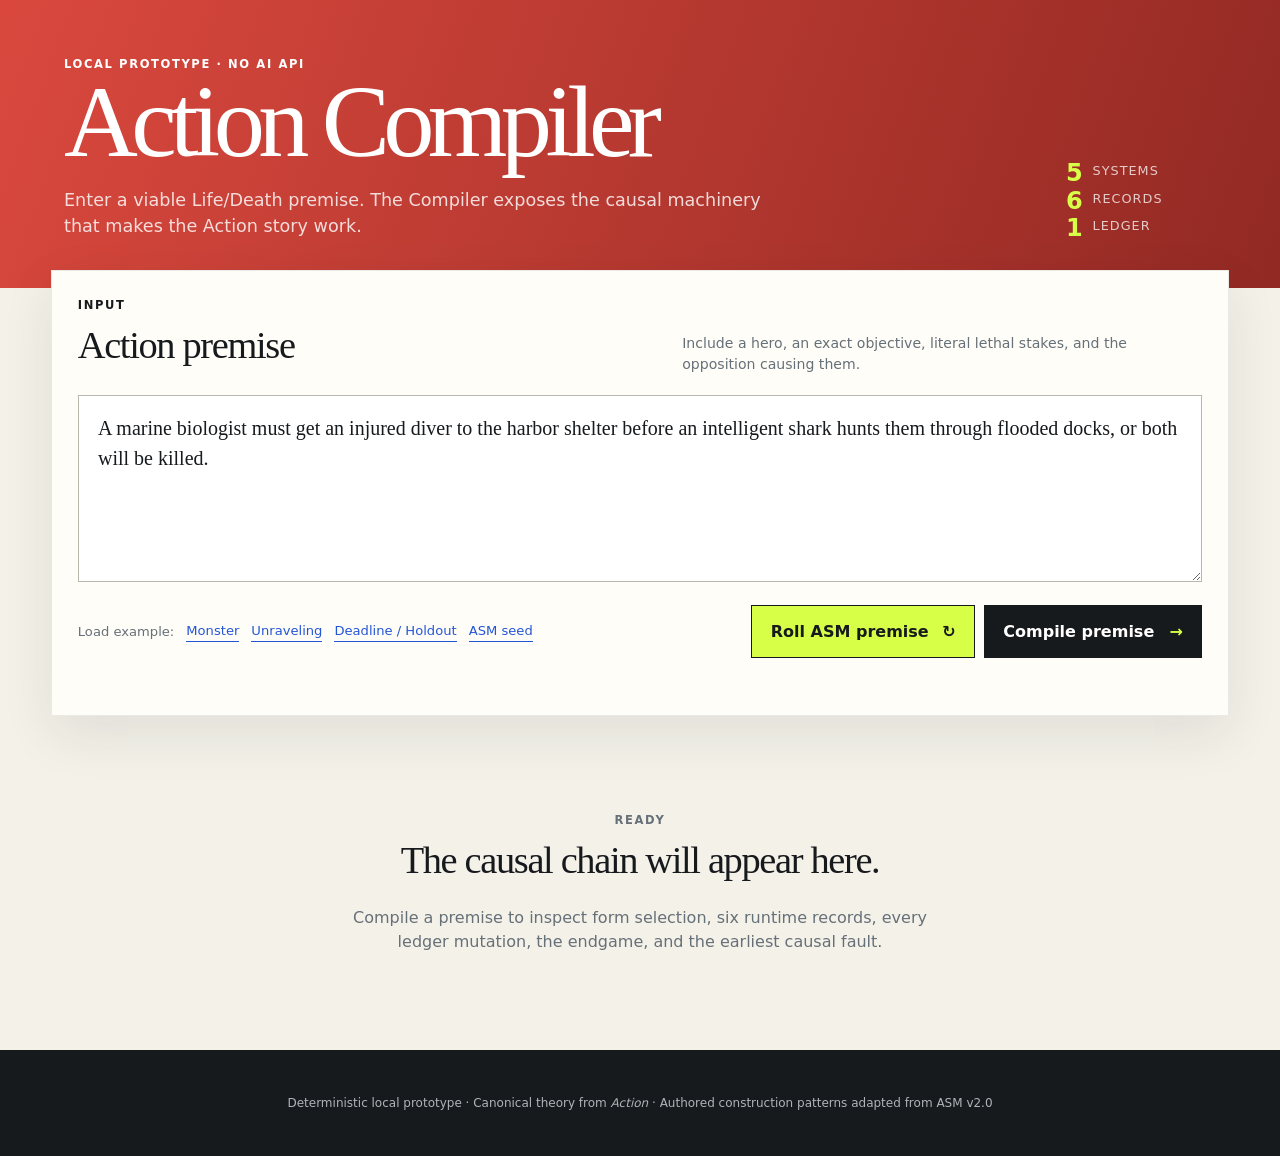
==== index.html @ fe4ee7db "Configure static GitHub Pages site" ====
<!doctype html>
<html lang="en">
<head>
  <meta charset="utf-8">
  <meta name="viewport" content="width=device-width, initial-scale=1">
  <meta name="description" content="A local deterministic compiler for causal Action story structure.">
  <title>Action Compiler</title>
  <link rel="stylesheet" href="styles.css">
</head>
<body>
  <header class="masthead">
    <div>
      <p class="eyebrow">LOCAL PROTOTYPE · NO AI API</p>
      <h1>Action Compiler</h1>
      <p class="lede">Enter a viable Life/Death premise. The Compiler exposes the causal machinery that makes the Action story work.</p>
    </div>
    <div class="system-mark" aria-label="Compiler architecture">
      <span>5</span> systems
      <span>6</span> records
      <span>1</span> ledger
    </div>
  </header>

  <main>
    <section class="compiler-input" aria-labelledby="premise-heading">
      <div class="section-heading">
        <div>
          <p class="step">INPUT</p>
          <h2 id="premise-heading">Action premise</h2>
        </div>
        <p class="input-hint">Include a hero, an exact objective, literal lethal stakes, and the opposition causing them.</p>
      </div>
      <label class="sr-only" for="premise">Action premise</label>
      <textarea id="premise" rows="5" spellcheck="true"></textarea>
      <div class="controls">
        <div class="examples" aria-label="Example premises">
          <span>Load example:</span>
          <button class="text-button" data-example="monster">Monster</button>
          <button class="text-button" data-example="unraveling">Unraveling</button>
          <button class="text-button" data-example="neighbor">Deadline / Holdout</button>
          <button class="text-button" data-example="asm">ASM seed</button>
        </div>
        <div class="primary-actions">
          <button id="asm-roll" class="asm-button" disabled>Roll ASM premise <span aria-hidden="true">↻</span></button>
          <button id="compile" class="compile-button">Compile premise <span aria-hidden="true">→</span></button>
        </div>
      </div>
      <div id="input-message" class="input-message" role="status" aria-live="polite"></div>
      <section id="asm-seed-panel" class="asm-seed-panel" aria-labelledby="asm-seed-heading" hidden>
        <div class="asm-seed-heading">
          <div>
            <p class="step">CURRENT ASM SEED</p>
            <h3 id="asm-seed-heading">Keep what works. Reroll the rest.</h3>
          </div>
          <button id="asm-unlock-all" class="text-button">Unlock all</button>
        </div>
        <div id="asm-seed-fields" class="asm-seed-fields"></div>
        <p class="asm-seed-note">Locked components stay fixed on the next ASM roll. Compilation remains a separate action.</p>
      </section>
      <iframe id="asm-engine" class="asm-engine" src="Action_Story_Machine_v2.0.html" title="Embedded local ASM seed engine" aria-hidden="true" tabindex="-1"></iframe>
    </section>

    <div id="empty-state" class="empty-state">
      <p class="eyebrow">READY</p>
      <h2>The causal chain will appear here.</h2>
      <p>Compile a premise to inspect form selection, six runtime records, every ledger mutation, the endgame, and the earliest causal fault.</p>
    </div>

    <div id="results" class="results" hidden>
      <section class="form-strip" aria-labelledby="form-heading">
        <div>
          <p class="step">FORM SELECTOR</p>
          <h2 id="form-heading">Candidate forms</h2>
          <div id="candidate-forms" class="candidate-forms"></div>
        </div>
        <div class="dominant-panel">
          <p>Dominant form</p>
          <strong id="dominant-form"></strong>
          <span id="dominance-reason"></span>
        </div>
      </section>

      <section class="record-grid" aria-label="Compiler records">
        <article class="record-card" id="contract-card">
          <div class="record-number">01</div>
          <p class="step">ACTION CONTRACT</p>
          <h2>The promise</h2>
          <dl id="action-contract" class="record-list"></dl>
        </article>

        <article class="record-card" id="opposition-card">
          <div class="record-number">02</div>
          <p class="step">OPPOSITION PROGRAM</p>
          <h2>The lethal program</h2>
          <dl id="opposition-program" class="record-list"></dl>
        </article>
      </section>

      <section class="imbalance" aria-labelledby="imbalance-heading">
        <div>
          <p class="step">SPECIFIC TACTICAL IMBALANCE</p>
          <h2 id="imbalance-heading">Why the obvious response fails</h2>
        </div>
        <div class="imbalance-equation">
          <div><span>Hero’s primary tactic</span><strong id="hero-tactic"></strong></div>
          <b aria-hidden="true">×</b>
          <div><span>Opposition immunity</span><strong id="opposition-immunity"></strong></div>
          <b aria-hidden="true">+</b>
          <div><span>Hero’s missing defense</span><strong id="hero-vulnerability"></strong></div>
        </div>
        <p id="imbalance-statement" class="imbalance-statement"></p>
      </section>

      <section aria-labelledby="cycles-heading">
        <div class="section-heading">
          <div>
            <p class="step">RECORD 04 · PROGRESSION ENGINE</p>
            <h2 id="cycles-heading">Causal progression cycles</h2>
          </div>
          <p id="cycle-count" class="count-pill"></p>
        </div>
        <div id="cycles" class="cycles"></div>
      </section>

      <section class="ledger-section" aria-labelledby="ledger-heading">
        <div class="section-heading">
          <div>
            <p class="step">RECORD 03 · SINGLE SOURCE OF CAUSAL TRUTH</p>
            <h2 id="ledger-heading">Causal Ledger</h2>
          </div>
          <p class="input-hint">Append-only state mutations consulted by progression and endgame.</p>
        </div>
        <div class="table-wrap">
          <table>
            <thead><tr><th>Stage</th><th>Hero power</th><th>Opposition</th><th>Victim risk</th><th>State change / fact established</th></tr></thead>
            <tbody id="ledger"></tbody>
          </table>
        </div>
      </section>

      <section aria-labelledby="endgame-heading">
        <div class="section-heading">
          <div>
            <p class="step">RECORD 05 · ENDGAME PLAN</p>
            <h2 id="endgame-heading">Crisis to exact closure</h2>
          </div>
        </div>
        <div id="endgame" class="endgame-grid"></div>
      </section>

      <section class="validation-section" aria-labelledby="validation-heading">
        <div class="validation-header">
          <div>
            <p class="step">RECORD 06 · VALIDATOR</p>
            <h2 id="validation-heading">Validation Report</h2>
          </div>
          <div id="validation-status" class="validation-status"></div>
        </div>
        <div id="earliest-fault" class="earliest-fault"></div>
        <div id="validation-checks" class="validation-checks"></div>
        <button id="copy-output" class="secondary-button">Copy compilation as JSON</button>
      </section>
    </div>
  </main>

  <footer>
    <p>Deterministic local prototype · Canonical theory from <em>Action</em> · Authored construction patterns adapted from ASM v2.0</p>
  </footer>

  <script src="compiler-data.js"></script>
  <script src="compiler.js"></script>
  <script src="app.js"></script>
</body>
</html>
---- styles.css ----
:root {
  --ink: #171a1d;
  --muted: #667078;
  --paper: #f4f1e9;
  --surface: #fffdf8;
  --line: #d9d5cb;
  --red: #d83a2f;
  --red-dark: #8e211b;
  --acid: #d8ff48;
  --blue: #2455d6;
  --green: #19724d;
  --amber: #a75b00;
  --shadow: 0 18px 50px rgba(30, 32, 35, .09);
}

* { box-sizing: border-box; }

html { scroll-behavior: smooth; }

body {
  margin: 0;
  background: var(--paper);
  color: var(--ink);
  font-family: Inter, ui-sans-serif, system-ui, -apple-system, BlinkMacSystemFont, "Segoe UI", sans-serif;
  line-height: 1.5;
}

button, textarea { font: inherit; }
button { cursor: pointer; }

.masthead {
  display: flex;
  justify-content: space-between;
  gap: 3rem;
  padding: 3.5rem max(5vw, 1.5rem) 3rem;
  color: #fff;
  background:
    linear-gradient(110deg, rgba(216,58,47,.92), rgba(142,33,27,.96)),
    repeating-linear-gradient(135deg, transparent 0 30px, rgba(255,255,255,.08) 30px 31px);
}

.masthead h1 {
  margin: .15rem 0 .5rem;
  max-width: 900px;
  font-family: Georgia, "Times New Roman", serif;
  font-size: clamp(3.2rem, 8vw, 7.5rem);
  font-weight: 400;
  letter-spacing: -.065em;
  line-height: .9;
}

.eyebrow, .step {
  margin: 0;
  font-size: .72rem;
  font-weight: 800;
  letter-spacing: .14em;
  text-transform: uppercase;
}

.lede { max-width: 720px; margin: 1.2rem 0 0; font-size: 1.1rem; color: rgba(255,255,255,.82); }

.system-mark {
  align-self: flex-end;
  display: grid;
  grid-template-columns: auto 1fr;
  gap: .2rem .55rem;
  min-width: 150px;
  color: rgba(255,255,255,.75);
  font-size: .8rem;
  text-transform: uppercase;
  letter-spacing: .08em;
}

.system-mark span { color: var(--acid); font-size: 1.5rem; font-weight: 900; line-height: 1; }

main { width: min(1440px, 92vw); margin: 0 auto; }

.compiler-input {
  position: relative;
  z-index: 2;
  margin-top: -1.1rem;
  padding: 1.6rem;
  background: var(--surface);
  border: 1px solid rgba(0,0,0,.08);
  box-shadow: var(--shadow);
}

.section-heading, .validation-header, .form-strip {
  display: flex;
  align-items: flex-end;
  justify-content: space-between;
  gap: 2rem;
}

h2 { margin: .2rem 0 0; font-family: Georgia, "Times New Roman", serif; font-size: clamp(1.7rem, 3vw, 2.45rem); font-weight: 500; letter-spacing: -.035em; }

.input-hint { max-width: 520px; margin: 0; color: var(--muted); font-size: .88rem; }

textarea {
  width: 100%;
  margin-top: 1.25rem;
  padding: 1.1rem 1.2rem;
  resize: vertical;
  color: var(--ink);
  background: #fff;
  border: 1px solid #bbb7ad;
  border-radius: 0;
  font-family: Georgia, "Times New Roman", serif;
  font-size: 1.25rem;
  line-height: 1.5;
}

textarea:focus { outline: 3px solid rgba(36,85,214,.2); border-color: var(--blue); }

.controls { display: flex; align-items: center; justify-content: space-between; gap: 1.5rem; margin-top: 1rem; }
.examples { display: flex; flex-wrap: wrap; align-items: center; gap: .35rem .75rem; color: var(--muted); font-size: .82rem; }
.text-button { padding: 0; color: var(--blue); background: none; border: 0; border-bottom: 1px solid currentColor; }
.compile-button, .asm-button, .secondary-button {
  padding: .85rem 1.15rem;
  color: white;
  background: var(--ink);
  border: 1px solid var(--ink);
  font-weight: 800;
}
.compile-button:hover { background: var(--red); border-color: var(--red); }
.compile-button span { margin-left: .6rem; color: var(--acid); }
.primary-actions { display: flex; gap: .55rem; flex: 0 0 auto; }
.asm-button { color: var(--ink); background: var(--acid); border-color: var(--ink); }
.asm-button:hover { color: #fff; background: var(--blue); border-color: var(--blue); }
.asm-button:disabled { cursor: wait; opacity: .65; }
.asm-button span { margin-left: .5rem; }
.asm-engine { position: absolute; width: 1px; height: 1px; border: 0; opacity: 0; pointer-events: none; }
.secondary-button { margin-top: 1.2rem; color: var(--ink); background: transparent; }
.secondary-button:hover { color: #fff; background: var(--ink); }
.input-message { min-height: 1.25rem; margin-top: .7rem; color: var(--red-dark); font-weight: 700; font-size: .85rem; }
.asm-seed-panel { margin-top: 1rem; padding: 1rem; background: #eeece5; border: 1px solid var(--line); }
.asm-seed-heading { display: flex; align-items: flex-end; justify-content: space-between; gap: 1rem; }
.asm-seed-heading h3 { margin: .1rem 0 0; font: 500 1.3rem/1.2 Georgia, "Times New Roman", serif; }
.asm-seed-fields { display: grid; grid-template-columns: repeat(4, minmax(0, 1fr)); gap: .5rem; margin-top: .9rem; }
.asm-seed-field { min-height: 92px; padding: .7rem; text-align: left; color: var(--ink); background: var(--surface); border: 1px solid #c8c3b7; }
.asm-seed-field:hover { border-color: var(--blue); }
.asm-seed-field[aria-pressed="true"] { background: var(--acid); border-color: var(--ink); }
.asm-seed-field span, .asm-seed-field em { display: block; font-size: .62rem; font-style: normal; font-weight: 850; letter-spacing: .08em; text-transform: uppercase; }
.asm-seed-field span { color: var(--muted); }
.asm-seed-field strong { display: block; margin: .3rem 0 .6rem; font-size: .78rem; line-height: 1.25; }
.asm-seed-field em { color: var(--blue); }
.asm-seed-field[aria-pressed="true"] em { color: var(--ink); }
.asm-seed-note { margin: .75rem 0 0; color: var(--muted); font-size: .72rem; }

.empty-state { margin: 6rem auto; max-width: 620px; text-align: center; color: var(--muted); }
.empty-state h2 { color: var(--ink); }
.results > section { margin-top: 5.5rem; }

.form-strip { align-items: stretch; padding-bottom: 1.25rem; border-bottom: 1px solid var(--ink); }
.candidate-forms { display: flex; flex-wrap: wrap; gap: .55rem; margin-top: 1rem; }
.candidate-chip { padding: .45rem .7rem; background: var(--surface); border: 1px solid var(--line); font-size: .8rem; font-weight: 800; }
.candidate-chip small { display: block; color: var(--muted); font-weight: 500; }
.dominant-panel { width: min(410px, 40%); padding: 1.1rem 1.25rem; color: #fff; background: var(--ink); }
.dominant-panel p { margin: 0 0 .3rem; color: var(--acid); font-size: .7rem; font-weight: 800; letter-spacing: .12em; text-transform: uppercase; }
.dominant-panel strong { display: block; font-family: Georgia, "Times New Roman", serif; font-size: 2rem; font-weight: 400; }
.dominant-panel span { display: block; margin-top: .5rem; color: #bfc4c8; font-size: .78rem; }

.record-grid { display: grid; grid-template-columns: 1fr 1fr; gap: 1rem; }
.record-card { position: relative; min-height: 380px; padding: 1.6rem; overflow: hidden; background: var(--surface); border: 1px solid var(--line); }
.record-number { position: absolute; top: -2rem; right: .5rem; color: rgba(23,26,29,.055); font: 900 10rem/1 Inter, sans-serif; }
.record-card h2 { margin-bottom: 1.8rem; }
.record-list { position: relative; display: grid; grid-template-columns: minmax(110px, .35fr) 1fr; gap: 0; margin: 0; }
.record-list dt, .record-list dd { margin: 0; padding: .65rem 0; border-top: 1px solid var(--line); }
.record-list dt { padding-right: 1rem; color: var(--muted); font-size: .67rem; font-weight: 800; letter-spacing: .08em; text-transform: uppercase; }
.record-list dd { font-size: .9rem; }

.imbalance { padding: 2rem; color: #fff; background: var(--blue); }
.imbalance .step { color: var(--acid); }
.imbalance-equation { display: grid; grid-template-columns: 1fr auto 1fr auto 1fr; align-items: center; gap: 1.1rem; margin-top: 2rem; }
.imbalance-equation div { min-height: 130px; padding: 1.1rem; background: rgba(0,0,0,.14); }
.imbalance-equation span { display: block; margin-bottom: .65rem; color: rgba(255,255,255,.7); font-size: .68rem; font-weight: 800; letter-spacing: .08em; text-transform: uppercase; }
.imbalance-equation strong { font-family: Georgia, "Times New Roman", serif; font-size: 1.15rem; font-weight: 400; }
.imbalance-equation > b { color: var(--acid); font-size: 1.5rem; }
.imbalance-statement { margin: 1.25rem 0 0; font-weight: 750; }

.count-pill { margin: 0; padding: .35rem .65rem; color: var(--red-dark); border: 1px solid currentColor; font-size: .72rem; font-weight: 800; text-transform: uppercase; }
.cycles { margin-top: 1.5rem; }
.cycle { display: grid; grid-template-columns: 72px 1fr 1fr 1fr; border-top: 1px solid var(--ink); }
.cycle:last-child { border-bottom: 1px solid var(--ink); }
.cycle-index { padding: 1.25rem .5rem; color: var(--red); font: 400 2.5rem/1 Georgia, serif; }
.cycle-cell { padding: 1.25rem; border-left: 1px solid var(--line); }
.cycle-cell span { display: block; margin-bottom: .35rem; color: var(--muted); font-size: .65rem; font-weight: 800; letter-spacing: .09em; text-transform: uppercase; }
.cycle-cell p { margin: 0; font-size: .88rem; }
.cycle-change { color: var(--green); font-weight: 750; }
.next-tactic { display: block; margin-top: .7rem; color: var(--blue); }

.ledger-section { padding: 2rem; background: #e8e4da; }
.table-wrap { margin-top: 1.5rem; overflow-x: auto; }
table { width: 100%; border-collapse: collapse; background: var(--surface); font-size: .8rem; }
th, td { padding: .8rem .9rem; text-align: left; vertical-align: top; border: 1px solid var(--line); }
th { color: var(--muted); background: #eeece5; font-size: .65rem; letter-spacing: .08em; text-transform: uppercase; }
td:first-child { font-weight: 850; white-space: nowrap; }
.state-badge { display: inline-block; padding: .18rem .4rem; background: #eceff7; font-size: .68rem; font-weight: 800; }

.endgame-grid { display: grid; grid-template-columns: repeat(4, 1fr); gap: .8rem; margin-top: 1.5rem; }
.endgame-card { min-height: 310px; padding: 1.3rem; color: #fff; background: var(--ink); }
.endgame-card:nth-child(2) { background: var(--red-dark); }
.endgame-card:nth-child(3) { color: var(--ink); background: var(--acid); }
.endgame-card:nth-child(4) { background: var(--blue); }
.endgame-card .step { opacity: .7; }
.endgame-card h3 { margin: .5rem 0 1.2rem; font-family: Georgia, "Times New Roman", serif; font-size: 1.8rem; font-weight: 400; }
.endgame-card p { margin: 0 0 1rem; font-size: .88rem; }
.endgame-card dl { margin: 1rem 0 0; font-size: .75rem; }
.endgame-card dt { margin-top: .7rem; opacity: .65; font-weight: 800; text-transform: uppercase; }
.endgame-card dd { margin: .15rem 0 0; }

.validation-section { margin-bottom: 6rem; padding: 2rem; background: var(--surface); border: 1px solid var(--line); box-shadow: var(--shadow); }
.validation-status { padding: .65rem 1rem; font-weight: 900; letter-spacing: .08em; text-transform: uppercase; }
.validation-status.valid { color: #fff; background: var(--green); }
.validation-status.invalid { color: #fff; background: var(--red); }
.earliest-fault { margin-top: 1.2rem; }
.fault-card { padding: 1rem 1.15rem; color: #fff; background: var(--red-dark); }
.fault-card strong { color: var(--acid); }
.no-fault { padding: .8rem 1rem; color: var(--green); background: #e4f3eb; font-weight: 750; }
.validation-checks { display: grid; grid-template-columns: repeat(3, 1fr); gap: .45rem; margin-top: 1rem; }
.check { padding: .65rem .75rem; border: 1px solid var(--line); font-size: .72rem; font-weight: 750; }
.check.pass::before { content: "PASS"; margin-right: .5rem; color: var(--green); }
.check.fail::before { content: "FAIL"; margin-right: .5rem; color: var(--red); }

footer { padding: 2rem 5vw; color: #aeb4b9; background: var(--ink); text-align: center; font-size: .75rem; }

.sr-only { position: absolute; width: 1px; height: 1px; padding: 0; margin: -1px; overflow: hidden; clip: rect(0,0,0,0); white-space: nowrap; border: 0; }

@media (max-width: 980px) {
  .record-grid, .endgame-grid { grid-template-columns: 1fr 1fr; }
  .imbalance-equation { grid-template-columns: 1fr; }
  .imbalance-equation > b { text-align: center; }
  .cycle { grid-template-columns: 52px 1fr; }
  .cycle-cell:nth-of-type(3), .cycle-cell:nth-of-type(4) { grid-column: 2; border-top: 1px solid var(--line); }
  .validation-checks { grid-template-columns: 1fr 1fr; }
  .asm-seed-fields { grid-template-columns: repeat(2, minmax(0, 1fr)); }
}

@media (max-width: 680px) {
  .masthead, .section-heading, .validation-header, .form-strip, .controls { align-items: stretch; flex-direction: column; }
  .system-mark { align-self: flex-start; }
  main { width: min(100% - 1.25rem, 1440px); }
  .dominant-panel { width: 100%; }
  .record-grid, .endgame-grid, .validation-checks { grid-template-columns: 1fr; }
  .record-list { grid-template-columns: 1fr; }
  .record-list dt { padding-bottom: .1rem; }
  .record-list dd { padding-top: .15rem; border-top: 0; }
  .cycle { grid-template-columns: 42px 1fr; }
  .examples { order: 2; }
  .primary-actions { flex-direction: column; }
  .compile-button, .asm-button { width: 100%; }
  .asm-seed-heading { align-items: flex-start; flex-direction: column; }
  .asm-seed-fields { grid-template-columns: 1fr; }
}
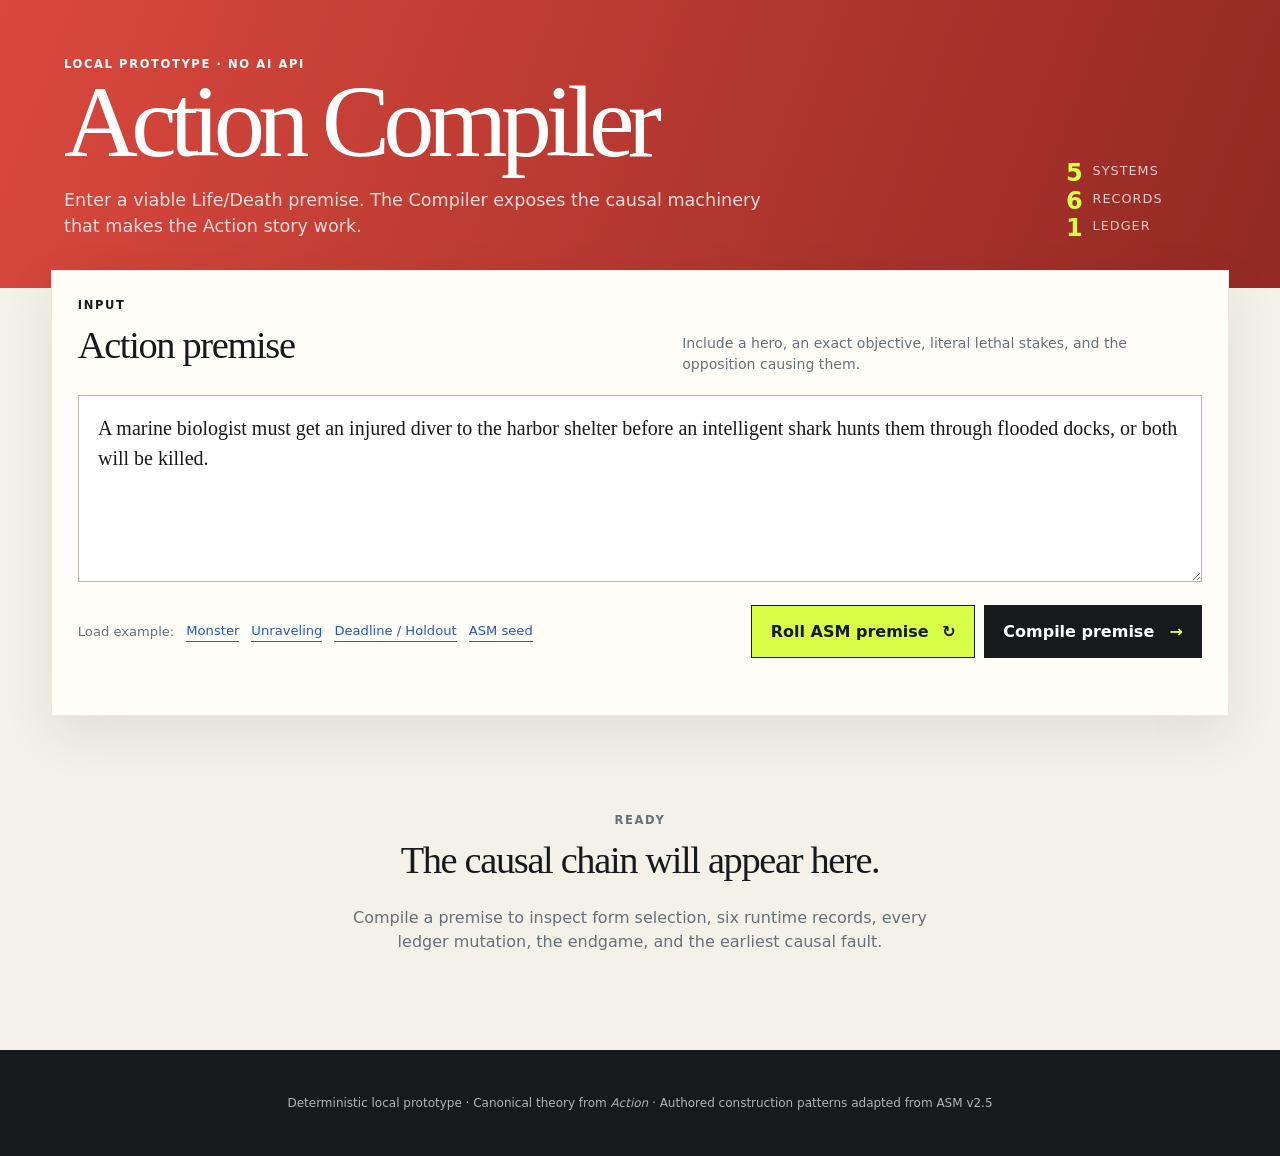
==== commit 74b5beba: "Add Action Story Machine v2.5" ====
--- a/index.html
+++ b/index.html
@@ -57,7 +57,7 @@
         <div id="asm-seed-fields" class="asm-seed-fields"></div>
         <p class="asm-seed-note">Locked components stay fixed on the next ASM roll. Compilation remains a separate action.</p>
       </section>
-      <iframe id="asm-engine" class="asm-engine" src="Action_Story_Machine_v2.0.html" title="Embedded local ASM seed engine" aria-hidden="true" tabindex="-1"></iframe>
+      <iframe id="asm-engine" class="asm-engine" src="Action_Story_Machine_v2.5.html" title="Embedded local ASM seed engine" aria-hidden="true" tabindex="-1"></iframe>
     </section>
 
     <div id="empty-state" class="empty-state">
@@ -164,7 +164,7 @@
   </main>
 
   <footer>
-    <p>Deterministic local prototype · Canonical theory from <em>Action</em> · Authored construction patterns adapted from ASM v2.0</p>
+    <p>Deterministic local prototype · Canonical theory from <em>Action</em> · Authored construction patterns adapted from ASM v2.5</p>
   </footer>
 
   <script src="compiler-data.js"></script>
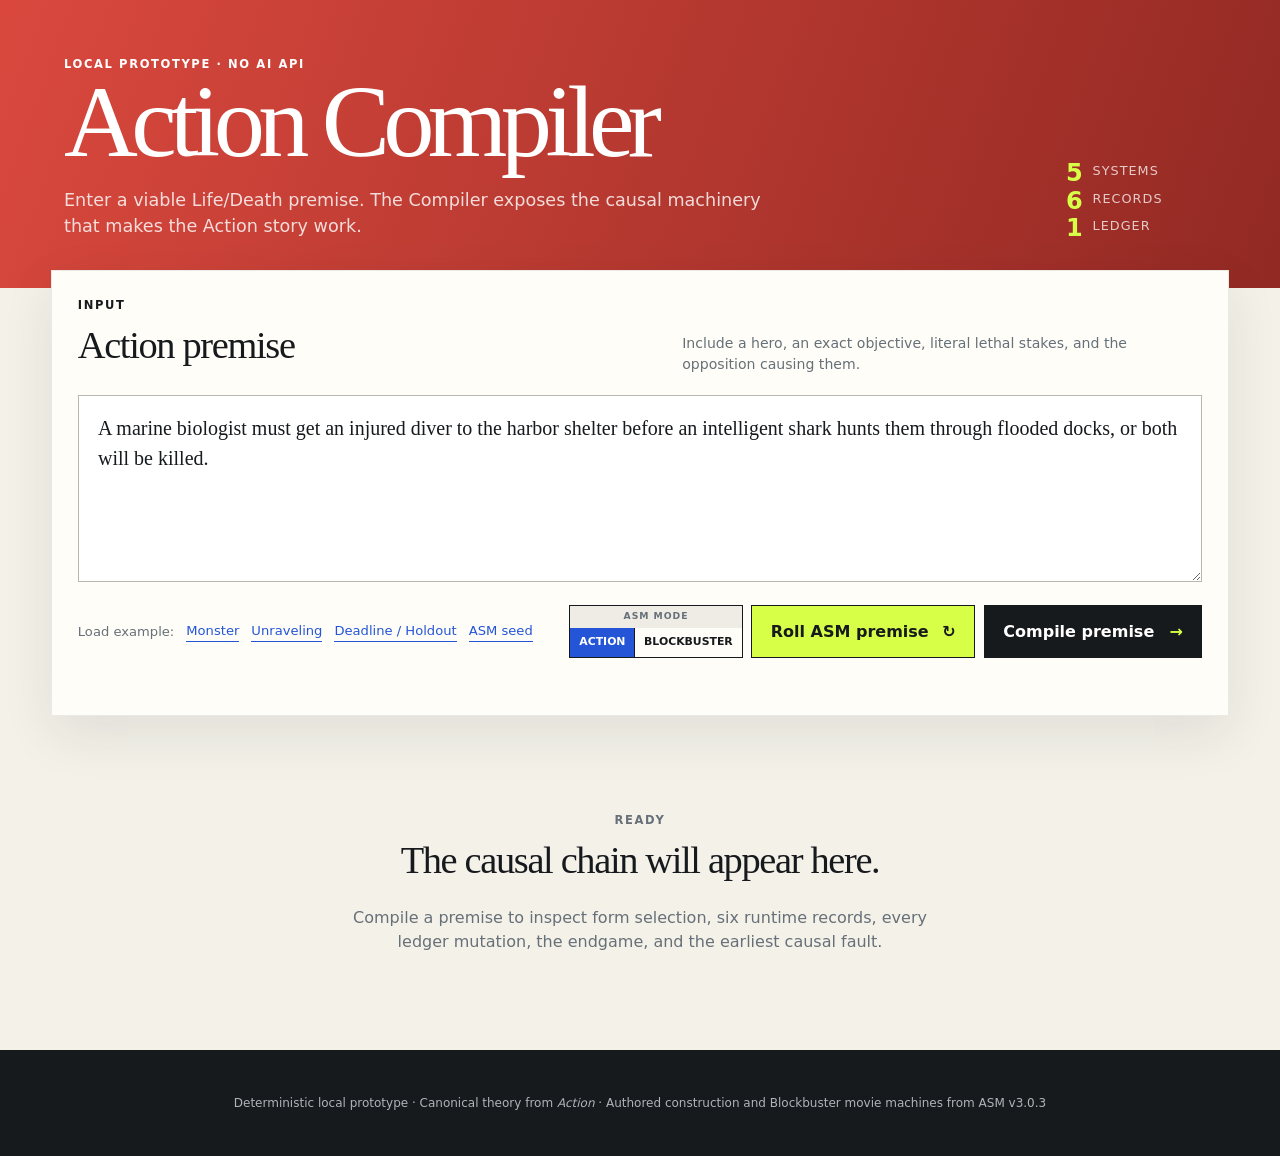
==== commit 697288ff: "Integrate ASM v3.0.3 Blockbuster mode" ====
--- a/index.html
+++ b/index.html
@@ -41,6 +41,11 @@
           <button class="text-button" data-example="asm">ASM seed</button>
         </div>
         <div class="primary-actions">
+          <div class="asm-mode-switch" aria-label="ASM story mode">
+            <span>ASM mode</span>
+            <button id="asm-mode-action" class="active" aria-pressed="true">Action</button>
+            <button id="asm-mode-blockbuster" aria-pressed="false">Blockbuster</button>
+          </div>
           <button id="asm-roll" class="asm-button" disabled>Roll ASM premise <span aria-hidden="true">↻</span></button>
           <button id="compile" class="compile-button">Compile premise <span aria-hidden="true">→</span></button>
         </div>
@@ -54,10 +59,11 @@
           </div>
           <button id="asm-unlock-all" class="text-button">Unlock all</button>
         </div>
+        <div id="asm-blockbuster-context" class="asm-blockbuster-context" hidden></div>
         <div id="asm-seed-fields" class="asm-seed-fields"></div>
-        <p class="asm-seed-note">Locked components stay fixed on the next ASM roll. Compilation remains a separate action.</p>
+        <p class="asm-seed-note">Locked components stay fixed on the next ASM roll. Action-spine Blockbuster rolls can compile; competition-spine rolls remain development material until adapted into a viable Action premise.</p>
       </section>
-      <iframe id="asm-engine" class="asm-engine" src="Action_Story_Machine_v2.5.html" title="Embedded local ASM seed engine" aria-hidden="true" tabindex="-1"></iframe>
+      <iframe id="asm-engine" class="asm-engine" src="Action_Story_Machine_v3.0.3.html" title="Embedded local ASM seed engine" aria-hidden="true" tabindex="-1"></iframe>
     </section>
 
     <div id="empty-state" class="empty-state">
@@ -158,17 +164,22 @@
         </div>
         <div id="earliest-fault" class="earliest-fault"></div>
         <div id="validation-checks" class="validation-checks"></div>
-        <button id="copy-output" class="secondary-button">Copy compilation as JSON</button>
+        <div class="export-actions" aria-label="Compilation export options">
+          <button id="copy-output" class="secondary-button">Copy compilation as JSON</button>
+          <button id="export-markdown" class="secondary-button">Download .md</button>
+          <button id="export-pdf" class="secondary-button">Download .pdf</button>
+        </div>
       </section>
     </div>
   </main>
 
   <footer>
-    <p>Deterministic local prototype · Canonical theory from <em>Action</em> · Authored construction patterns adapted from ASM v2.5</p>
+    <p>Deterministic local prototype · Canonical theory from <em>Action</em> · Authored construction and Blockbuster movie machines from ASM v3.0.3</p>
   </footer>
 
   <script src="compiler-data.js"></script>
   <script src="compiler.js"></script>
+  <script src="compiler-export.js"></script>
   <script src="app.js"></script>
 </body>
 </html>
--- a/styles.css
+++ b/styles.css
@@ -125,17 +125,30 @@
 .compile-button:hover { background: var(--red); border-color: var(--red); }
 .compile-button span { margin-left: .6rem; color: var(--acid); }
 .primary-actions { display: flex; gap: .55rem; flex: 0 0 auto; }
+.asm-mode-switch { display: grid; grid-template-columns: repeat(2, auto); align-items: stretch; border: 1px solid var(--ink); }
+.asm-mode-switch span { grid-column: 1 / -1; padding: .18rem .5rem; color: var(--muted); background: #eeece5; font-size: .58rem; font-weight: 850; letter-spacing: .1em; text-align: center; text-transform: uppercase; }
+.asm-mode-switch button { padding: .35rem .55rem; color: var(--ink); background: var(--surface); border: 0; font-size: .68rem; font-weight: 850; text-transform: uppercase; }
+.asm-mode-switch button + button { border-left: 1px solid var(--ink); }
+.asm-mode-switch button.active { color: #fff; background: var(--blue); }
 .asm-button { color: var(--ink); background: var(--acid); border-color: var(--ink); }
 .asm-button:hover { color: #fff; background: var(--blue); border-color: var(--blue); }
 .asm-button:disabled { cursor: wait; opacity: .65; }
 .asm-button span { margin-left: .5rem; }
 .asm-engine { position: absolute; width: 1px; height: 1px; border: 0; opacity: 0; pointer-events: none; }
-.secondary-button { margin-top: 1.2rem; color: var(--ink); background: transparent; }
+.secondary-button { color: var(--ink); background: transparent; }
 .secondary-button:hover { color: #fff; background: var(--ink); }
+.export-actions { display: flex; flex-wrap: wrap; gap: .55rem; margin-top: 1.2rem; }
 .input-message { min-height: 1.25rem; margin-top: .7rem; color: var(--red-dark); font-weight: 700; font-size: .85rem; }
 .asm-seed-panel { margin-top: 1rem; padding: 1rem; background: #eeece5; border: 1px solid var(--line); }
 .asm-seed-heading { display: flex; align-items: flex-end; justify-content: space-between; gap: 1rem; }
 .asm-seed-heading h3 { margin: .1rem 0 0; font: 500 1.3rem/1.2 Georgia, "Times New Roman", serif; }
+.asm-blockbuster-context { margin-top: .9rem; padding: .9rem; color: #fff; background: var(--ink); }
+.asm-blockbuster-context h4 { margin: .1rem 0 .75rem; color: var(--acid); font: 500 1.3rem/1.2 Georgia, "Times New Roman", serif; }
+.asm-blockbuster-context > p { margin: 0; color: #bfc4c8; font-size: .7rem; font-weight: 800; letter-spacing: .08em; text-transform: uppercase; }
+.asm-blockbuster-grid { display: grid; grid-template-columns: repeat(3, minmax(0, 1fr)); gap: .55rem; }
+.asm-blockbuster-item { padding-top: .55rem; border-top: 1px solid rgba(255,255,255,.18); }
+.asm-blockbuster-item span { display: block; color: #9ea6ac; font-size: .58rem; font-weight: 850; letter-spacing: .08em; text-transform: uppercase; }
+.asm-blockbuster-item strong { display: block; margin-top: .2rem; font: 500 .8rem/1.35 Georgia, "Times New Roman", serif; }
 .asm-seed-fields { display: grid; grid-template-columns: repeat(4, minmax(0, 1fr)); gap: .5rem; margin-top: .9rem; }
 .asm-seed-field { min-height: 92px; padding: .7rem; text-align: left; color: var(--ink); background: var(--surface); border: 1px solid #c8c3b7; }
 .asm-seed-field:hover { border-color: var(--blue); }
@@ -234,6 +247,7 @@
   .cycle-cell:nth-of-type(3), .cycle-cell:nth-of-type(4) { grid-column: 2; border-top: 1px solid var(--line); }
   .validation-checks { grid-template-columns: 1fr 1fr; }
   .asm-seed-fields { grid-template-columns: repeat(2, minmax(0, 1fr)); }
+  .asm-blockbuster-grid { grid-template-columns: repeat(2, minmax(0, 1fr)); }
 }
 
 @media (max-width: 680px) {
@@ -248,7 +262,10 @@
   .cycle { grid-template-columns: 42px 1fr; }
   .examples { order: 2; }
   .primary-actions { flex-direction: column; }
-  .compile-button, .asm-button { width: 100%; }
+  .asm-mode-switch { width: 100%; }
+  .compile-button, .asm-button, .export-actions .secondary-button { width: 100%; }
+  .export-actions { flex-direction: column; }
   .asm-seed-heading { align-items: flex-start; flex-direction: column; }
   .asm-seed-fields { grid-template-columns: 1fr; }
-}
+  .asm-blockbuster-grid { grid-template-columns: 1fr; }
+}
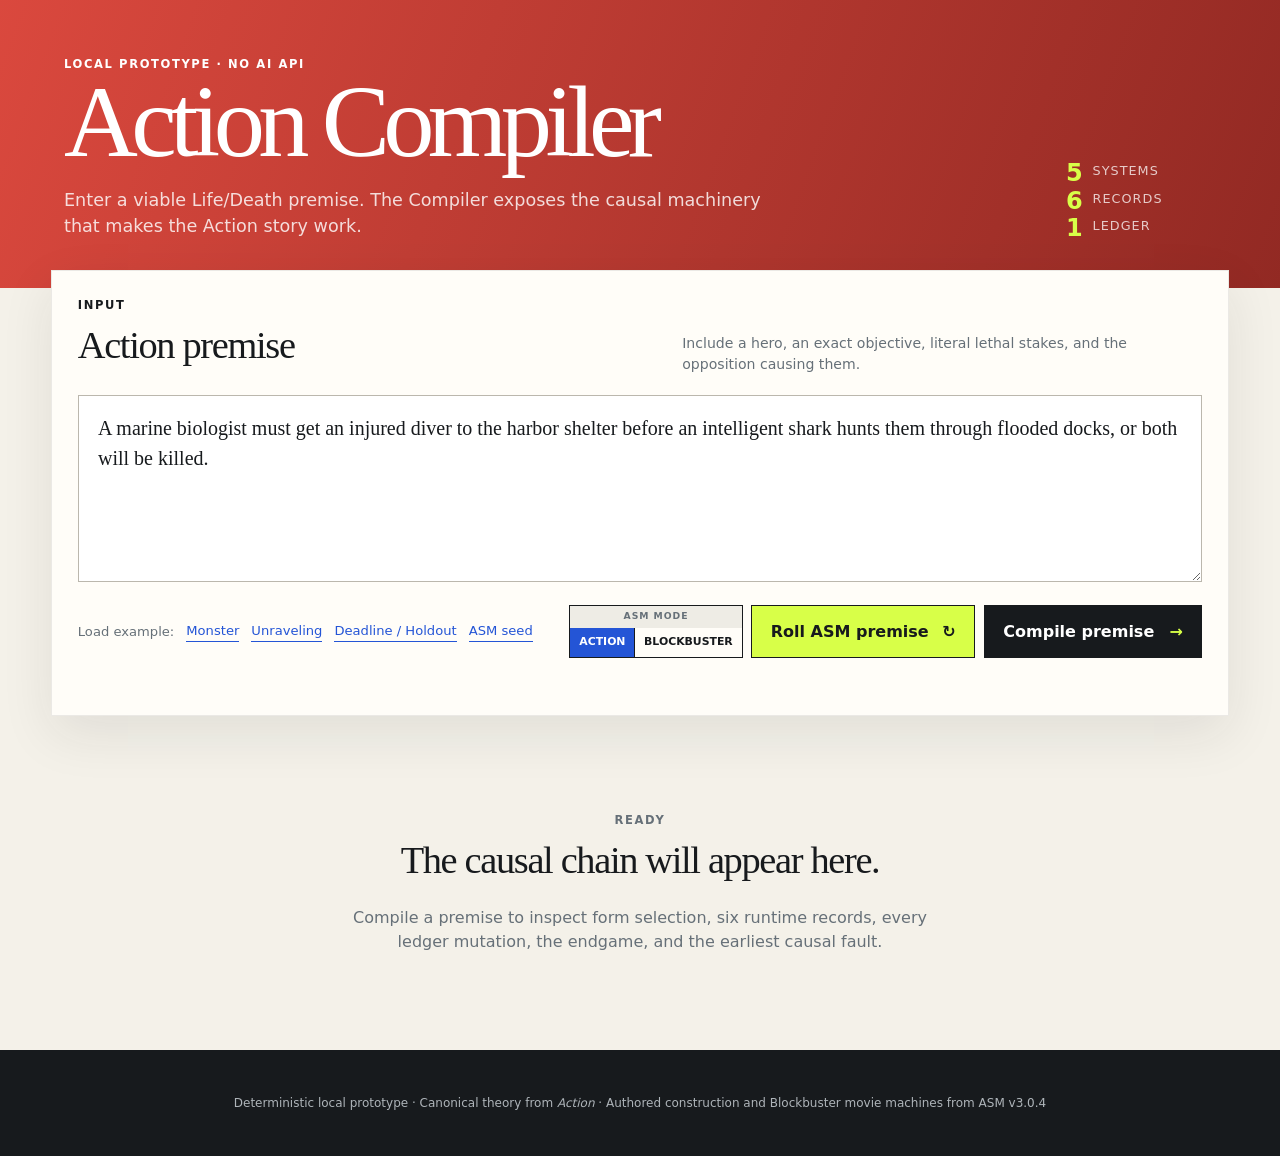
==== commit c3781066: "Release ASM v3.0.4 with LAC form-consistency fix" ====
--- a/index.html
+++ b/index.html
@@ -5,7 +5,7 @@
   <meta name="viewport" content="width=device-width, initial-scale=1">
   <meta name="description" content="A local deterministic compiler for causal Action story structure.">
   <title>Action Compiler</title>
-  <link rel="stylesheet" href="styles.css">
+  <link rel="stylesheet" href="styles.css?v=3.0.4">
 </head>
 <body>
   <header class="masthead">
@@ -63,7 +63,7 @@
         <div id="asm-seed-fields" class="asm-seed-fields"></div>
         <p class="asm-seed-note">Locked components stay fixed on the next ASM roll. Action-spine Blockbuster rolls can compile; competition-spine rolls remain development material until adapted into a viable Action premise.</p>
       </section>
-      <iframe id="asm-engine" class="asm-engine" src="Action_Story_Machine_v3.0.3.html" title="Embedded local ASM seed engine" aria-hidden="true" tabindex="-1"></iframe>
+      <iframe id="asm-engine" class="asm-engine" src="Action_Story_Machine_v3.0.4.html?v=3.0.4" title="Embedded local ASM seed engine" aria-hidden="true" tabindex="-1"></iframe>
     </section>
 
     <div id="empty-state" class="empty-state">
@@ -174,12 +174,12 @@
   </main>
 
   <footer>
-    <p>Deterministic local prototype · Canonical theory from <em>Action</em> · Authored construction and Blockbuster movie machines from ASM v3.0.3</p>
+    <p>Deterministic local prototype · Canonical theory from <em>Action</em> · Authored construction and Blockbuster movie machines from ASM v3.0.4</p>
   </footer>
 
-  <script src="compiler-data.js"></script>
-  <script src="compiler.js"></script>
-  <script src="compiler-export.js"></script>
-  <script src="app.js"></script>
+  <script src="compiler-data.js?v=3.0.4"></script>
+  <script src="compiler.js?v=3.0.4"></script>
+  <script src="compiler-export.js?v=3.0.4"></script>
+  <script src="app.js?v=3.0.4"></script>
 </body>
 </html>
